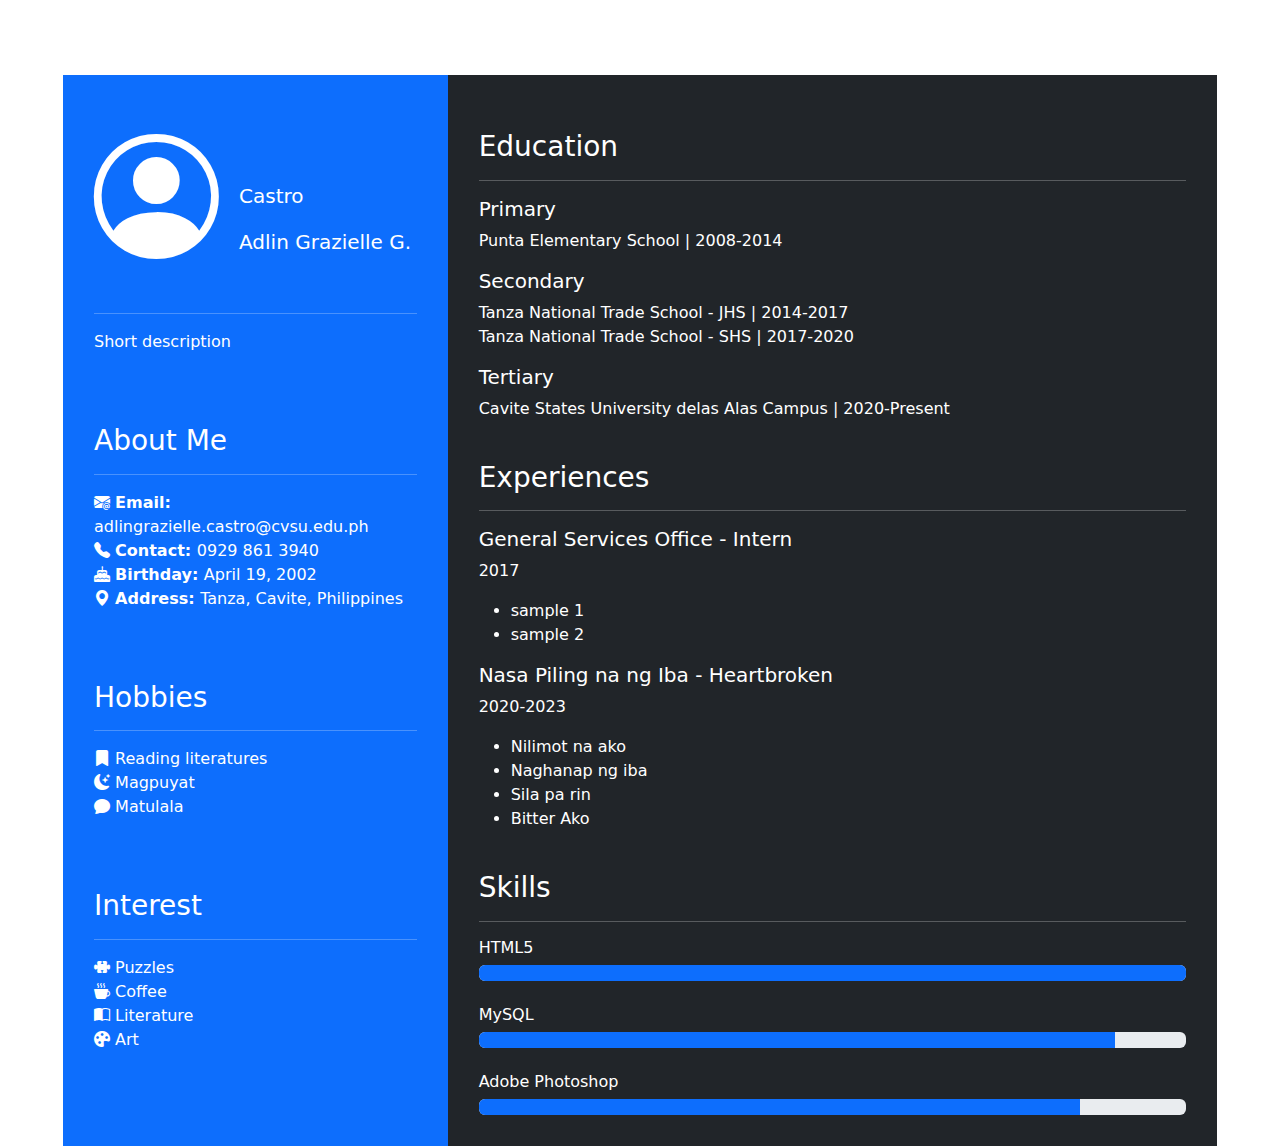
==== index.html @ 30ff882d "Add files via upload" ====
<!doctype html>
<html lang="en">
  <head>
    <meta charset="utf-8">
    <meta name="viewport" content="width=device-width, initial-scale=1">
    <title>RESUME</title>
    <link rel="stylesheet" href="index.css">
    <link rel="stylesheet" href="https://cdn.jsdelivr.net/npm/bootstrap-icons@1.11.3/font/bootstrap-icons.min.css">
    <link href="https://cdn.jsdelivr.net/npm/bootstrap@5.3.3/dist/css/bootstrap.min.css" rel="stylesheet" integrity="sha384-QWTKZyjpPEjISv5WaRU9OFeRpok6YctnYmDr5pNlyT2bRjXh0JMhjY6hW+ALEwIH" crossorigin="anonymous">
  </head>
  <body>

      <div class="row">
        
        <!--column 1-->
        <div class="col-sm-4 p-3 bg-primary text-white">
          <div class="info">
            <i class="bi bi-person-circle profile-icon"></i>
            <div class="name">
            <p style="font-size: 20px; font-weight: 500;">Castro</p>
            <p style="font-size: 20px; font-weight: 500;">Adlin Grazielle G.</p><br>
            </div>
            <hr>
            <p>Short description</p><br>
          </div>
          <div class="info">
            <h3>About Me</h3><hr>
            <p><i class="bi bi-envelope-at-fill">  </i><b>Email: </b>adlingrazielle.castro@cvsu.edu.ph<br>
            <i class="bi bi-telephone-fill">  </i><b>Contact: </b>0929 861 3940<br>
            <i class="bi bi-cake-fill">  </i><b>Birthday: </b>April 19, 2002<br>
            <i class="bi bi-geo-alt-fill">   </i><b>Address: </b>Tanza, Cavite, Philippines</p><br>
          </div>
          <div class="info">
            <h3>Hobbies</h3><hr>
            <p><i class="bi bi-bookmark-fill"></i>  Reading literatures<br>
              <i class="bi bi-moon-stars-fill"></i>  Magpuyat<br>
              <i class="bi bi-chat-fill"></i>  Matulala</p>
          </div>
          <br>
          <div class="info">
            <h3>Interest</h3><hr>
            <p><i class="bi bi-puzzle-fill"></i>  Puzzles<br>
              <i class="bi bi-cup-hot-fill"></i>  Coffee<br>
              <i class="bi bi-book-half"></i>  Literature<br>
              <i class="bi bi-palette-fill"></i>  Art</p>
          </div>
        </div>

        <!--column 2-->
        <div class="col-sm-8 p-3 bg-dark text-white">
          <div class="info">
          <br><h3>Education</h3>
          <hr>
          <h5>Primary</h5>
          <p>Punta Elementary School | 2008-2014</p>
          <h5>Secondary</h5>
          <p>Tanza National Trade School - JHS | 2014-2017<br>
          Tanza National Trade School - SHS | 2017-2020</p>
          <h5>Tertiary</h5>
          <p>Cavite States University delas Alas Campus | 2020-Present</p><br>
          <h3>Experiences</h3>
          <hr>
          <h5>General Services Office - Intern</h5>
          <p>2017</p>
          <ul>
            <li>sample 1</li>
            <li>sample 2</li>
          </ul>
          <h5>Nasa Piling na ng Iba - Heartbroken</h5>
          <p>2020-2023</p>
          <ul>
            <li>Nilimot na ako</li>
            <li>Naghanap ng iba</li>
            <li>Sila pa rin</li>
            <li>Bitter Ako</li>
          </ul>
          <br>
          <h3>Skills</h3><hr>
          <h6>HTML5</h6>
          <div class="progress">
            <div class="progress-bar" role="progressbar" style="width: 100%" aria-valuenow="100" aria-valuemin="0" aria-valuemax="100"></div>
          </div>
          <br>
          <h6>MySQL</h6>
          <div class="progress">
            <div class="progress-bar" role="progressbar" style="width: 90%" aria-valuenow="90" aria-valuemin="0" aria-valuemax="100"></div>
          </div>
          <br>
          <h6>Adobe Photoshop</h6>
          <div class="progress">
            <div class="progress-bar" role="progressbar" style="width: 85%" aria-valuenow="85" aria-valuemin="0" aria-valuemax="100"></div>
          </div>
        </div>
        </div>

      </div>


    
    <script src="https://cdn.jsdelivr.net/npm/bootstrap@5.3.3/dist/js/bootstrap.bundle.min.js" integrity="sha384-YvpcrYf0tY3lHB60NNkmXc5s9fDVZLESaAA55NDzOxhy9GkcIdslK1eN7N6jIeHz" crossorigin="anonymous"></script>
    

  </body>
</html>
---- index.css ----
.row {
    padding-top: 75px;
    padding-left: 75px;
    padding-right: 75px;
}
.info {
    padding: 15px;
}

.profile-icon
{
    font-size:125px;
    float: left;
}

.name {
    padding-top: 75px;
    padding-left: 145px;
}
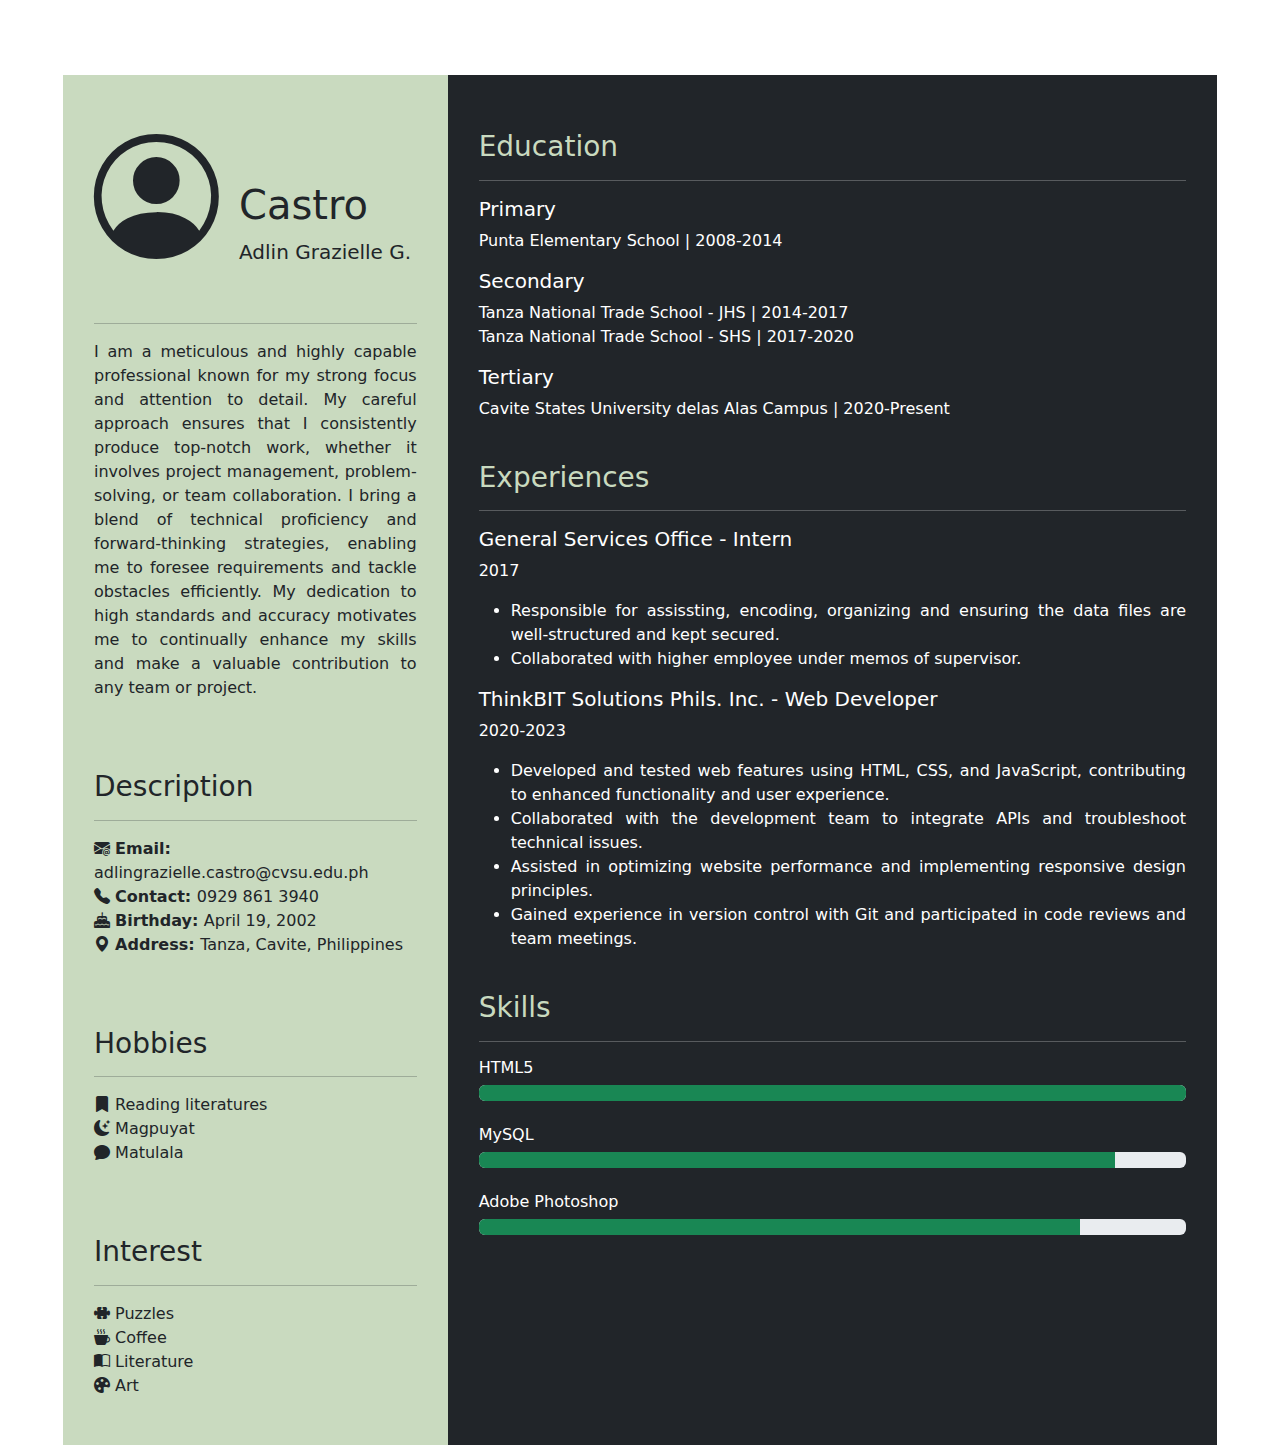
==== commit cb796837: "Add files via upload" ====
--- a/index.html
+++ b/index.html
@@ -3,7 +3,7 @@
   <head>
     <meta charset="utf-8">
     <meta name="viewport" content="width=device-width, initial-scale=1">
-    <title>RESUME</title>
+    <title>Resume</title>
     <link rel="stylesheet" href="index.css">
     <link rel="stylesheet" href="https://cdn.jsdelivr.net/npm/bootstrap-icons@1.11.3/font/bootstrap-icons.min.css">
     <link href="https://cdn.jsdelivr.net/npm/bootstrap@5.3.3/dist/css/bootstrap.min.css" rel="stylesheet" integrity="sha384-QWTKZyjpPEjISv5WaRU9OFeRpok6YctnYmDr5pNlyT2bRjXh0JMhjY6hW+ALEwIH" crossorigin="anonymous">
@@ -13,18 +13,18 @@
       <div class="row">
         
         <!--column 1-->
-        <div class="col-sm-4 p-3 bg-primary text-white">
+        <div class="col-sm-4 p-3" style="background-color: #C9DABF;">
           <div class="info">
             <i class="bi bi-person-circle profile-icon"></i>
             <div class="name">
-            <p style="font-size: 20px; font-weight: 500;">Castro</p>
+            <h1>Castro</h1>
             <p style="font-size: 20px; font-weight: 500;">Adlin Grazielle G.</p><br>
             </div>
             <hr>
-            <p>Short description</p><br>
+            <p style="text-align: justify;">I am a meticulous and highly capable professional known for my strong focus and attention to detail. My careful approach ensures that I consistently produce top-notch work, whether it involves project management, problem-solving, or team collaboration. I bring a blend of technical proficiency and forward-thinking strategies, enabling me to foresee requirements and tackle obstacles efficiently. My dedication to high standards and accuracy motivates me to continually enhance my skills and make a valuable contribution to any team or project.</p><br>
           </div>
           <div class="info">
-            <h3>About Me</h3><hr>
+            <h3>Description</h3><hr>
             <p><i class="bi bi-envelope-at-fill">  </i><b>Email: </b>adlingrazielle.castro@cvsu.edu.ph<br>
             <i class="bi bi-telephone-fill">  </i><b>Contact: </b>0929 861 3940<br>
             <i class="bi bi-cake-fill">  </i><b>Birthday: </b>April 19, 2002<br>
@@ -49,7 +49,7 @@
         <!--column 2-->
         <div class="col-sm-8 p-3 bg-dark text-white">
           <div class="info">
-          <br><h3>Education</h3>
+          <br><h3 style="color: #C9DABF">Education</h3>
           <hr>
           <h5>Primary</h5>
           <p>Punta Elementary School | 2008-2014</p>
@@ -58,37 +58,37 @@
           Tanza National Trade School - SHS | 2017-2020</p>
           <h5>Tertiary</h5>
           <p>Cavite States University delas Alas Campus | 2020-Present</p><br>
-          <h3>Experiences</h3>
+          <h3 style="color: #C9DABF">Experiences</h3>
           <hr>
           <h5>General Services Office - Intern</h5>
           <p>2017</p>
           <ul>
-            <li>sample 1</li>
-            <li>sample 2</li>
+            <li>Responsible for assissting, encoding, organizing and ensuring the data files are well-structured and kept secured.</li>
+            <li>Collaborated with higher employee under memos of supervisor.</li>
           </ul>
-          <h5>Nasa Piling na ng Iba - Heartbroken</h5>
+          <h5>ThinkBIT Solutions Phils. Inc. - Web Developer</h5>
           <p>2020-2023</p>
           <ul>
-            <li>Nilimot na ako</li>
-            <li>Naghanap ng iba</li>
-            <li>Sila pa rin</li>
-            <li>Bitter Ako</li>
+            <li>Developed and tested web features using HTML, CSS, and JavaScript, contributing to enhanced functionality and user experience.</li>
+            <li>Collaborated with the development team to integrate APIs and troubleshoot technical issues.</li>
+            <li>Assisted in optimizing website performance and implementing responsive design principles.</li>
+            <li>Gained experience in version control with Git and participated in code reviews and team meetings.</li>
           </ul>
           <br>
-          <h3>Skills</h3><hr>
+          <h3 style="color: #C9DABF">Skills</h3><hr>
           <h6>HTML5</h6>
           <div class="progress">
-            <div class="progress-bar" role="progressbar" style="width: 100%" aria-valuenow="100" aria-valuemin="0" aria-valuemax="100"></div>
+            <div class="progress-bar bg-success" role="progressbar" style="width: 100%" aria-valuenow="100" aria-valuemin="0" aria-valuemax="100"></div>
           </div>
           <br>
           <h6>MySQL</h6>
           <div class="progress">
-            <div class="progress-bar" role="progressbar" style="width: 90%" aria-valuenow="90" aria-valuemin="0" aria-valuemax="100"></div>
+            <div class="progress-bar bg-success" role="progressbar" style="width: 90%" aria-valuenow="90" aria-valuemin="0" aria-valuemax="100"></div>
           </div>
           <br>
           <h6>Adobe Photoshop</h6>
           <div class="progress">
-            <div class="progress-bar" role="progressbar" style="width: 85%" aria-valuenow="85" aria-valuemin="0" aria-valuemax="100"></div>
+            <div class="progress-bar bg-success" role="progressbar" style="width: 85%" aria-valuenow="85" aria-valuemin="0" aria-valuemax="100"></div>
           </div>
         </div>
         </div>
--- a/index.css
+++ b/index.css
@@ -1,4 +1,6 @@
-
+li {
+    text-align: justify;
+}
 
 .row {
     padding-top: 75px;
